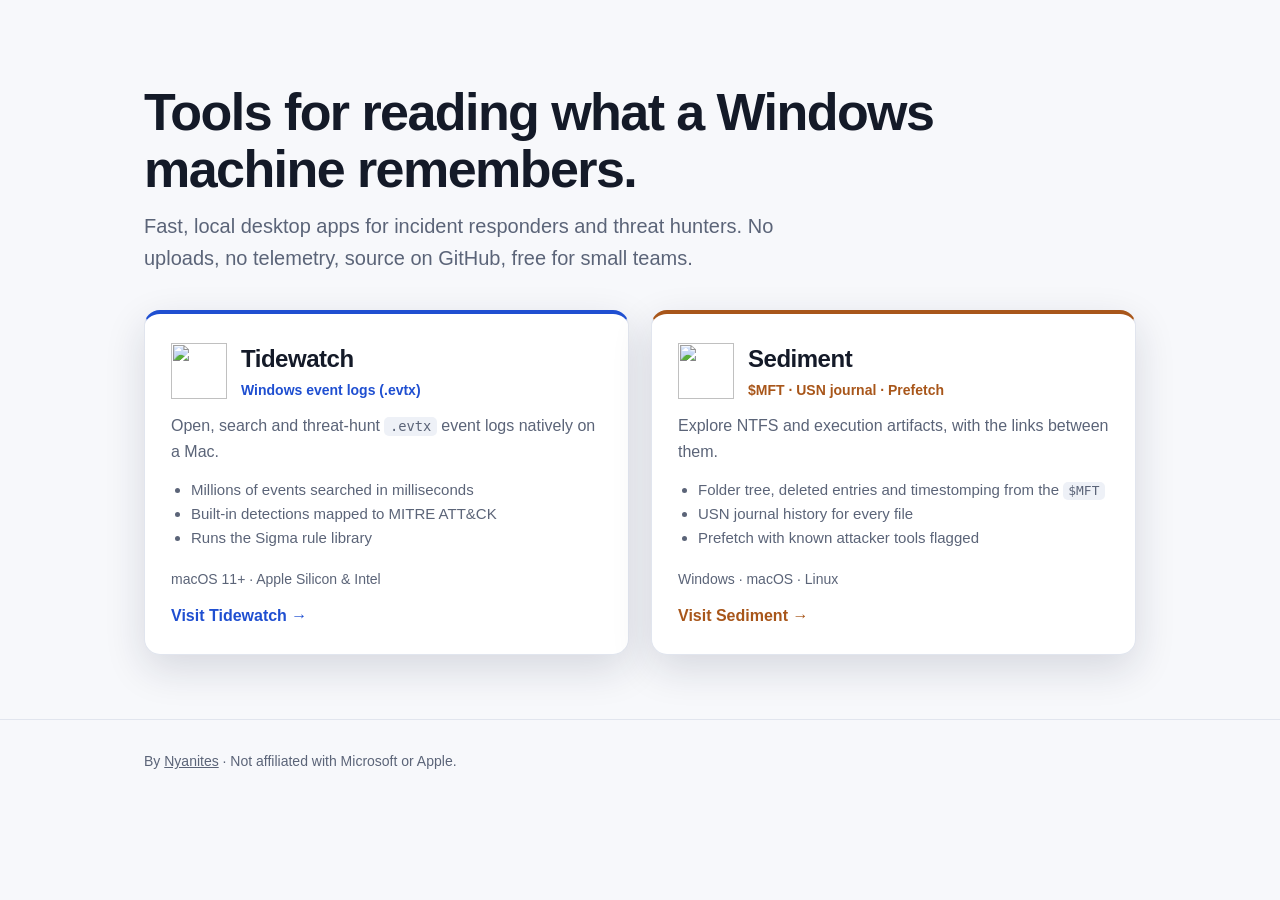
==== index.html @ 1c49da71 "Landing page for Nyanites tools (Tidewatch, Sediment) Co-Authored-By: Claude Opus 5.5 <noreply@anthr" ====
<!doctype html>
<html lang="en">
<head>
<meta charset="utf-8">
<meta name="viewport" content="width=device-width, initial-scale=1">
<title>Nyanites: DFIR Tools</title>
<meta name="description" content="Free desktop tools for incident responders and threat hunters: Tidewatch, a Windows event log viewer for Mac, and Sediment, a $MFT, USN journal and Prefetch explorer.">
<link rel="canonical" href="https://nyanites.github.io/">
<meta property="og:type" content="website">
<meta property="og:url" content="https://nyanites.github.io/">
<meta property="og:title" content="Nyanites: DFIR Tools">
<meta property="og:description" content="Tidewatch and Sediment: fast, local desktop tools for Windows forensics.">
<meta http-equiv="Content-Security-Policy" content="default-src 'self'; img-src 'self'; style-src 'self' 'unsafe-inline'; script-src 'none'; base-uri 'none'; form-action 'none'">
<meta name="referrer" content="strict-origin-when-cross-origin">
<link rel="icon" type="image/png" href="sediment/assets/favicon.png">
<style>
  :root {
    --bg: #f7f8fb; --surface: #ffffff; --text: #141a28; --muted: #5b6478; --border: #e1e5ee;
    --code-bg: #eef1f7; --shadow: 0 14px 40px rgba(20, 30, 60, 0.14);
    --tide: #1f4fd1; --sed: #a8561a;
  }
  @media (prefers-color-scheme: dark) {
    :root {
      --bg: #0d0f14; --surface: #161a22; --text: #e8ecf5; --muted: #9aa4b8; --border: #252c3a;
      --code-bg: #1c2230; --shadow: 0 18px 50px rgba(0, 0, 0, 0.5);
      --tide: #5b8cff; --sed: #e89a55;
    }
  }
  * { box-sizing: border-box; }
  body { margin: 0; background: var(--bg); color: var(--text); font: 16px/1.6 -apple-system, BlinkMacSystemFont, "Segoe UI", Inter, Roboto, sans-serif; -webkit-font-smoothing: antialiased; }
  a { color: inherit; }
  code { font: 0.86em ui-monospace, "Cascadia Code", "SF Mono", Menlo, monospace; background: var(--code-bg); padding: 0.1em 0.4em; border-radius: 5px; }
  .wrap { max-width: 1040px; margin: 0 auto; padding: 0 24px; }
  header { padding: 84px 0 36px; }
  h1 { font-size: clamp(34px, 5.5vw, 52px); letter-spacing: -0.03em; line-height: 1.1; margin: 0 0 12px; }
  .lead { color: var(--muted); font-size: clamp(17px, 2.2vw, 20px); max-width: 680px; margin: 0; }
  .tools { display: grid; grid-template-columns: repeat(auto-fit, minmax(300px, 1fr)); gap: 22px; padding-bottom: 64px; }
  .tool { display: flex; flex-direction: column; background: var(--surface); border: 1px solid var(--border); border-top: 4px solid var(--c); border-radius: 16px; padding: 26px; box-shadow: var(--shadow); text-decoration: none; transition: transform .15s ease; }
  .tool:hover { transform: translateY(-3px); }
  .tool.tide { --c: var(--tide); }
  .tool.sed { --c: var(--sed); }
  .tool .head { display: flex; align-items: center; gap: 14px; margin-bottom: 12px; }
  .tool img { width: 56px; height: 56px; }
  .tool h2 { margin: 0; font-size: 24px; letter-spacing: -0.02em; }
  .tool .kind { color: var(--c); font-weight: 600; font-size: 14px; }
  .tool p { color: var(--muted); margin: 0 0 14px; }
  .tool ul { margin: 0 0 18px; padding-left: 20px; color: var(--muted); font-size: 15px; }
  .tool .plat { margin-top: auto; font-size: 14px; color: var(--muted); }
  .tool .go { margin-top: 12px; font-weight: 600; color: var(--c); }
  footer { border-top: 1px solid var(--border); padding: 30px 0 44px; color: var(--muted); font-size: 14px; }
  footer a { color: var(--muted); }
  @media (max-width: 560px) { .wrap { padding: 0 16px; } header { padding-top: 56px; } }
</style>
</head>
<body>
<header>
  <div class="wrap">
    <h1>Tools for reading what a Windows machine remembers.</h1>
    <p class="lead">Fast, local desktop apps for incident responders and threat hunters. No uploads, no telemetry, source on GitHub, free for small teams.</p>
  </div>
</header>
<main>
  <div class="wrap tools">
    <a class="tool tide" href="tidewatch/">
      <div class="head">
        <img src="tidewatch/assets/icon.png" width="56" height="56" alt="">
        <div><h2>Tidewatch</h2><div class="kind">Windows event logs (.evtx)</div></div>
      </div>
      <p>Open, search and threat-hunt <code>.evtx</code> event logs natively on a Mac.</p>
      <ul>
        <li>Millions of events searched in milliseconds</li>
        <li>Built-in detections mapped to MITRE ATT&amp;CK</li>
        <li>Runs the Sigma rule library</li>
      </ul>
      <div class="plat">macOS 11+ · Apple Silicon &amp; Intel</div>
      <div class="go">Visit Tidewatch →</div>
    </a>
    <a class="tool sed" href="sediment/">
      <div class="head">
        <img src="sediment/assets/icon.png" width="56" height="56" alt="">
        <div><h2>Sediment</h2><div class="kind">$MFT · USN journal · Prefetch</div></div>
      </div>
      <p>Explore NTFS and execution artifacts, with the links between them.</p>
      <ul>
        <li>Folder tree, deleted entries and timestomping from the <code>$MFT</code></li>
        <li>USN journal history for every file</li>
        <li>Prefetch with known attacker tools flagged</li>
      </ul>
      <div class="plat">Windows · macOS · Linux</div>
      <div class="go">Visit Sediment →</div>
    </a>
  </div>
</main>
<footer>
  <div class="wrap">By <a href="https://github.com/Nyanites">Nyanites</a> · Not affiliated with Microsoft or Apple.</div>
</footer>
</body>
</html>
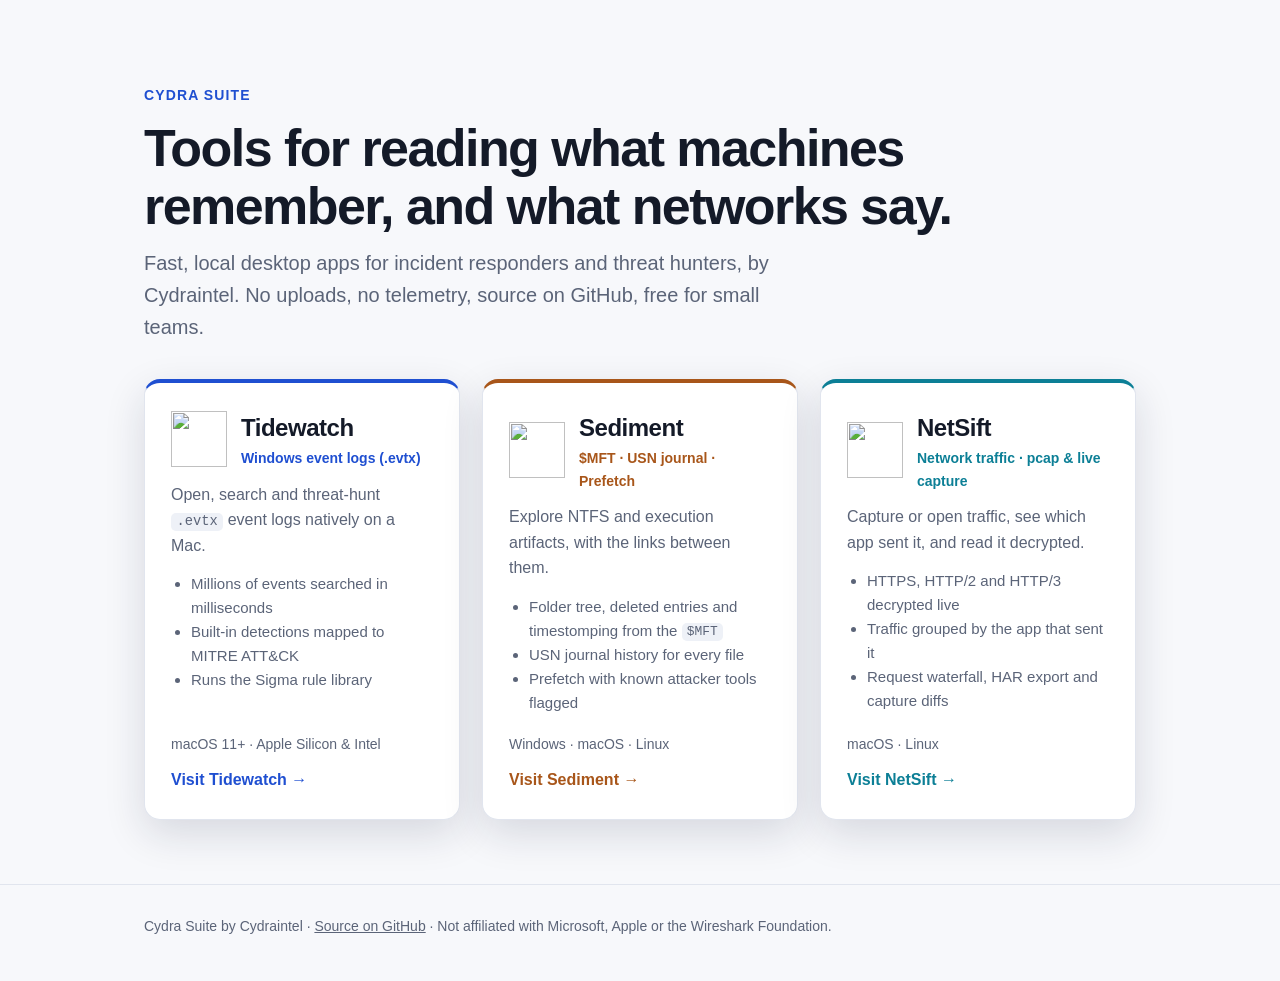
==== commit f03f7d76: "Cydra Suite: add NetSift and rename the landing page Co-Authored-By: Claude Opus 5.5 <noreply@anthro" ====
--- a/index.html
+++ b/index.html
@@ -3,13 +3,13 @@
 <head>
 <meta charset="utf-8">
 <meta name="viewport" content="width=device-width, initial-scale=1">
-<title>Nyanites: DFIR Tools</title>
-<meta name="description" content="Free desktop tools for incident responders and threat hunters: Tidewatch, a Windows event log viewer for Mac, and Sediment, a $MFT, USN journal and Prefetch explorer.">
+<title>Cydra Suite: DFIR and Network Forensics Tools</title>
+<meta name="description" content="The Cydra Suite by Cydraintel: free desktop tools for incident responders and threat hunters. Tidewatch, a Windows event log viewer for Mac; Sediment, a $MFT, USN journal and Prefetch explorer; and NetSift, a packet analyzer with HTTPS, HTTP/2 and HTTP/3 decryption.">
 <link rel="canonical" href="https://nyanites.github.io/">
 <meta property="og:type" content="website">
 <meta property="og:url" content="https://nyanites.github.io/">
-<meta property="og:title" content="Nyanites: DFIR Tools">
-<meta property="og:description" content="Tidewatch and Sediment: fast, local desktop tools for Windows forensics.">
+<meta property="og:title" content="Cydra Suite: DFIR and Network Forensics Tools">
+<meta property="og:description" content="Tidewatch, Sediment and NetSift: fast, local desktop tools for event logs, disk artifacts and network traffic.">
 <meta http-equiv="Content-Security-Policy" content="default-src 'self'; img-src 'self'; style-src 'self' 'unsafe-inline'; script-src 'none'; base-uri 'none'; form-action 'none'">
 <meta name="referrer" content="strict-origin-when-cross-origin">
 <link rel="icon" type="image/png" href="sediment/assets/favicon.png">
@@ -17,13 +17,13 @@
   :root {
     --bg: #f7f8fb; --surface: #ffffff; --text: #141a28; --muted: #5b6478; --border: #e1e5ee;
     --code-bg: #eef1f7; --shadow: 0 14px 40px rgba(20, 30, 60, 0.14);
-    --tide: #1f4fd1; --sed: #a8561a;
+    --tide: #1f4fd1; --sed: #a8561a; --net: #0c7f96;
   }
   @media (prefers-color-scheme: dark) {
     :root {
       --bg: #0d0f14; --surface: #161a22; --text: #e8ecf5; --muted: #9aa4b8; --border: #252c3a;
       --code-bg: #1c2230; --shadow: 0 18px 50px rgba(0, 0, 0, 0.5);
-      --tide: #5b8cff; --sed: #e89a55;
+      --tide: #5b8cff; --sed: #e89a55; --net: #4cc9f0;
     }
   }
   * { box-sizing: border-box; }
@@ -39,6 +39,8 @@
   .tool:hover { transform: translateY(-3px); }
   .tool.tide { --c: var(--tide); }
   .tool.sed { --c: var(--sed); }
+  .tool.net { --c: var(--net); }
+  .suite { color: var(--tide); font-weight: 700; letter-spacing: .08em; text-transform: uppercase; font-size: 14px; margin: 0 0 14px; }
   .tool .head { display: flex; align-items: center; gap: 14px; margin-bottom: 12px; }
   .tool img { width: 56px; height: 56px; }
   .tool h2 { margin: 0; font-size: 24px; letter-spacing: -0.02em; }
@@ -55,8 +57,9 @@
 <body>
 <header>
   <div class="wrap">
-    <h1>Tools for reading what a Windows machine remembers.</h1>
-    <p class="lead">Fast, local desktop apps for incident responders and threat hunters. No uploads, no telemetry, source on GitHub, free for small teams.</p>
+    <p class="suite">Cydra Suite</p>
+    <h1>Tools for reading what machines remember, and what networks say.</h1>
+    <p class="lead">Fast, local desktop apps for incident responders and threat hunters, by Cydraintel. No uploads, no telemetry, source on GitHub, free for small teams.</p>
   </div>
 </header>
 <main>
@@ -89,10 +92,24 @@
       <div class="plat">Windows · macOS · Linux</div>
       <div class="go">Visit Sediment →</div>
     </a>
+    <a class="tool net" href="netsift/">
+      <div class="head">
+        <img src="netsift/assets/icon.png" width="56" height="56" alt="">
+        <div><h2>NetSift</h2><div class="kind">Network traffic · pcap &amp; live capture</div></div>
+      </div>
+      <p>Capture or open traffic, see which app sent it, and read it decrypted.</p>
+      <ul>
+        <li>HTTPS, HTTP/2 and HTTP/3 decrypted live</li>
+        <li>Traffic grouped by the app that sent it</li>
+        <li>Request waterfall, HAR export and capture diffs</li>
+      </ul>
+      <div class="plat">macOS · Linux</div>
+      <div class="go">Visit NetSift →</div>
+    </a>
   </div>
 </main>
 <footer>
-  <div class="wrap">By <a href="https://github.com/Nyanites">Nyanites</a> · Not affiliated with Microsoft or Apple.</div>
+  <div class="wrap">Cydra Suite by Cydraintel · <a href="https://github.com/Nyanites">Source on GitHub</a> · Not affiliated with Microsoft, Apple or the Wireshark Foundation.</div>
 </footer>
 </body>
 </html>
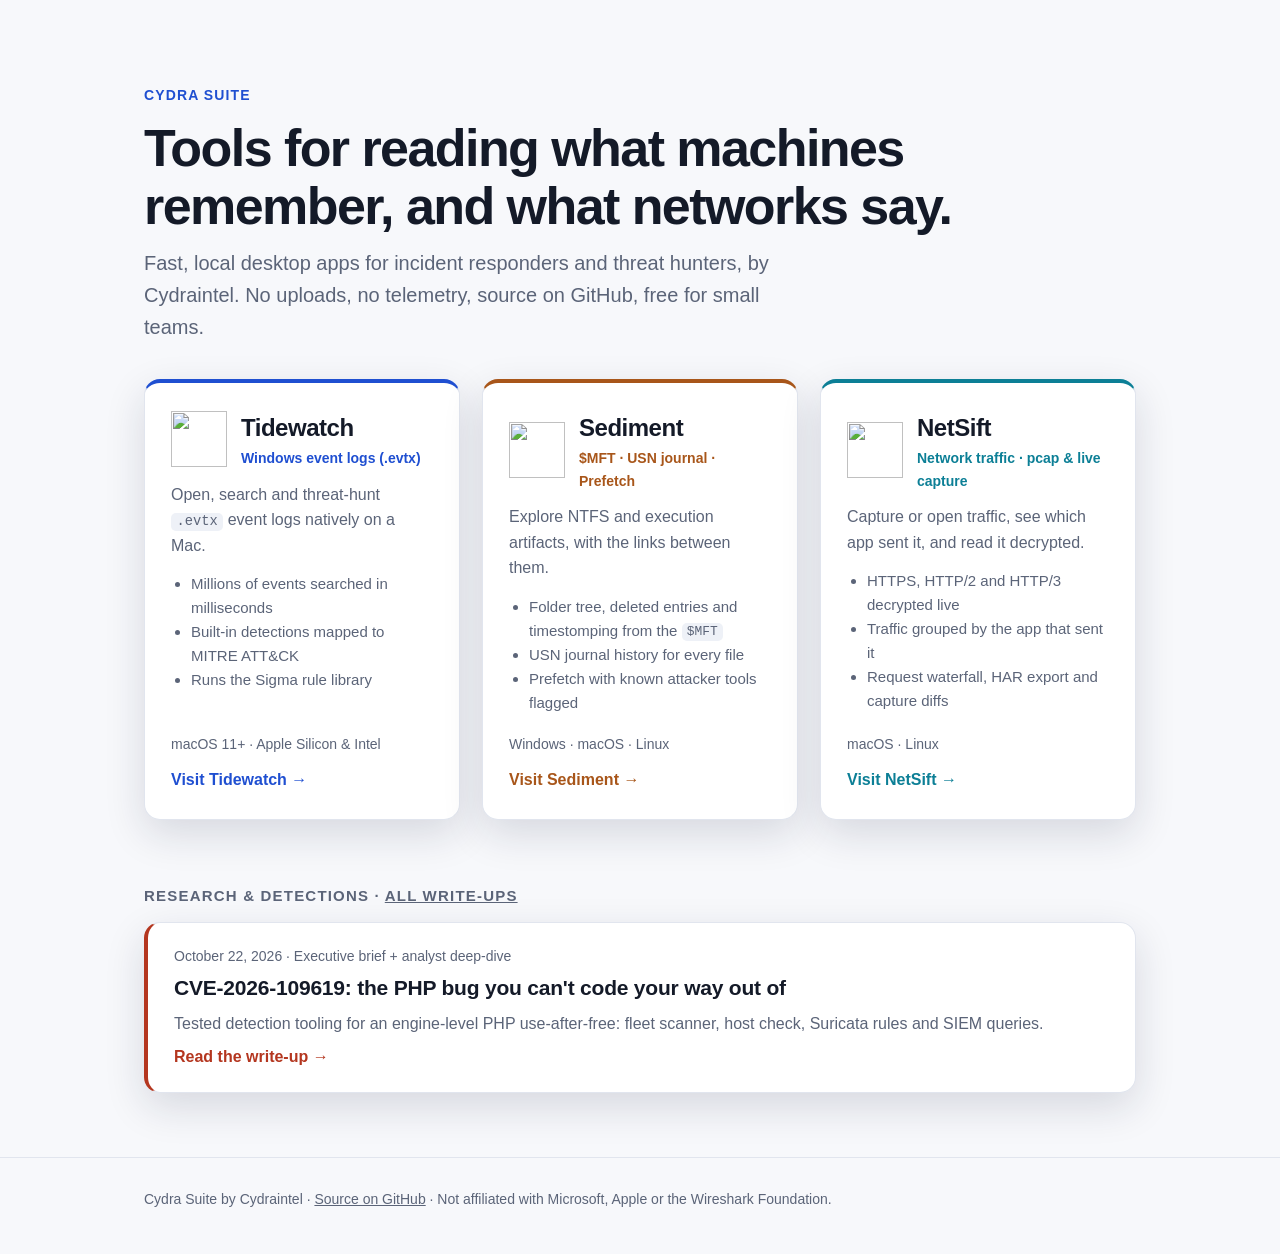
==== commit 4202988b: "Add Cydra Research: CVE-2026-109619 write-up Executive brief and analyst deep-dive for the PHP engin" ====
--- a/index.html
+++ b/index.html
@@ -17,13 +17,13 @@
   :root {
     --bg: #f7f8fb; --surface: #ffffff; --text: #141a28; --muted: #5b6478; --border: #e1e5ee;
     --code-bg: #eef1f7; --shadow: 0 14px 40px rgba(20, 30, 60, 0.14);
-    --tide: #1f4fd1; --sed: #a8561a; --net: #0c7f96;
+    --tide: #1f4fd1; --sed: #a8561a; --net: #0c7f96; --res: #b4361f;
   }
   @media (prefers-color-scheme: dark) {
     :root {
       --bg: #0d0f14; --surface: #161a22; --text: #e8ecf5; --muted: #9aa4b8; --border: #252c3a;
       --code-bg: #1c2230; --shadow: 0 18px 50px rgba(0, 0, 0, 0.5);
-      --tide: #5b8cff; --sed: #e89a55; --net: #4cc9f0;
+      --tide: #5b8cff; --sed: #e89a55; --net: #4cc9f0; --res: #ff8a6e;
     }
   }
   * { box-sizing: border-box; }
@@ -49,6 +49,14 @@
   .tool ul { margin: 0 0 18px; padding-left: 20px; color: var(--muted); font-size: 15px; }
   .tool .plat { margin-top: auto; font-size: 14px; color: var(--muted); }
   .tool .go { margin-top: 12px; font-weight: 600; color: var(--c); }
+  .research { padding-bottom: 64px; }
+  .research h2 { font-size: 15px; letter-spacing: .08em; text-transform: uppercase; color: var(--muted); margin: 0 0 14px; }
+  .post { display: block; background: var(--surface); border: 1px solid var(--border); border-left: 4px solid var(--res); border-radius: 16px; padding: 22px 26px; box-shadow: var(--shadow); text-decoration: none; transition: transform .15s ease; }
+  .post:hover { transform: translateY(-3px); }
+  .post .meta { color: var(--muted); font-size: 14px; }
+  .post h3 { margin: 4px 0 6px; font-size: 21px; letter-spacing: -0.01em; }
+  .post p { color: var(--muted); margin: 0 0 8px; }
+  .post .go { font-weight: 600; color: var(--res); }
   footer { border-top: 1px solid var(--border); padding: 30px 0 44px; color: var(--muted); font-size: 14px; }
   footer a { color: var(--muted); }
   @media (max-width: 560px) { .wrap { padding: 0 16px; } header { padding-top: 56px; } }
@@ -107,6 +115,15 @@
       <div class="go">Visit NetSift →</div>
     </a>
   </div>
+  <div class="wrap research">
+    <h2>Research &amp; detections · <a href="research/">all write-ups</a></h2>
+    <a class="post" href="research/php2shell/">
+      <div class="meta">October 22, 2026 · Executive brief + analyst deep-dive</div>
+      <h3>CVE-2026-109619: the PHP bug you can't code your way out of</h3>
+      <p>Tested detection tooling for an engine-level PHP use-after-free: fleet scanner, host check, Suricata rules and SIEM queries.</p>
+      <div class="go">Read the write-up →</div>
+    </a>
+  </div>
 </main>
 <footer>
   <div class="wrap">Cydra Suite by Cydraintel · <a href="https://github.com/Nyanites">Source on GitHub</a> · Not affiliated with Microsoft, Apple or the Wireshark Foundation.</div>
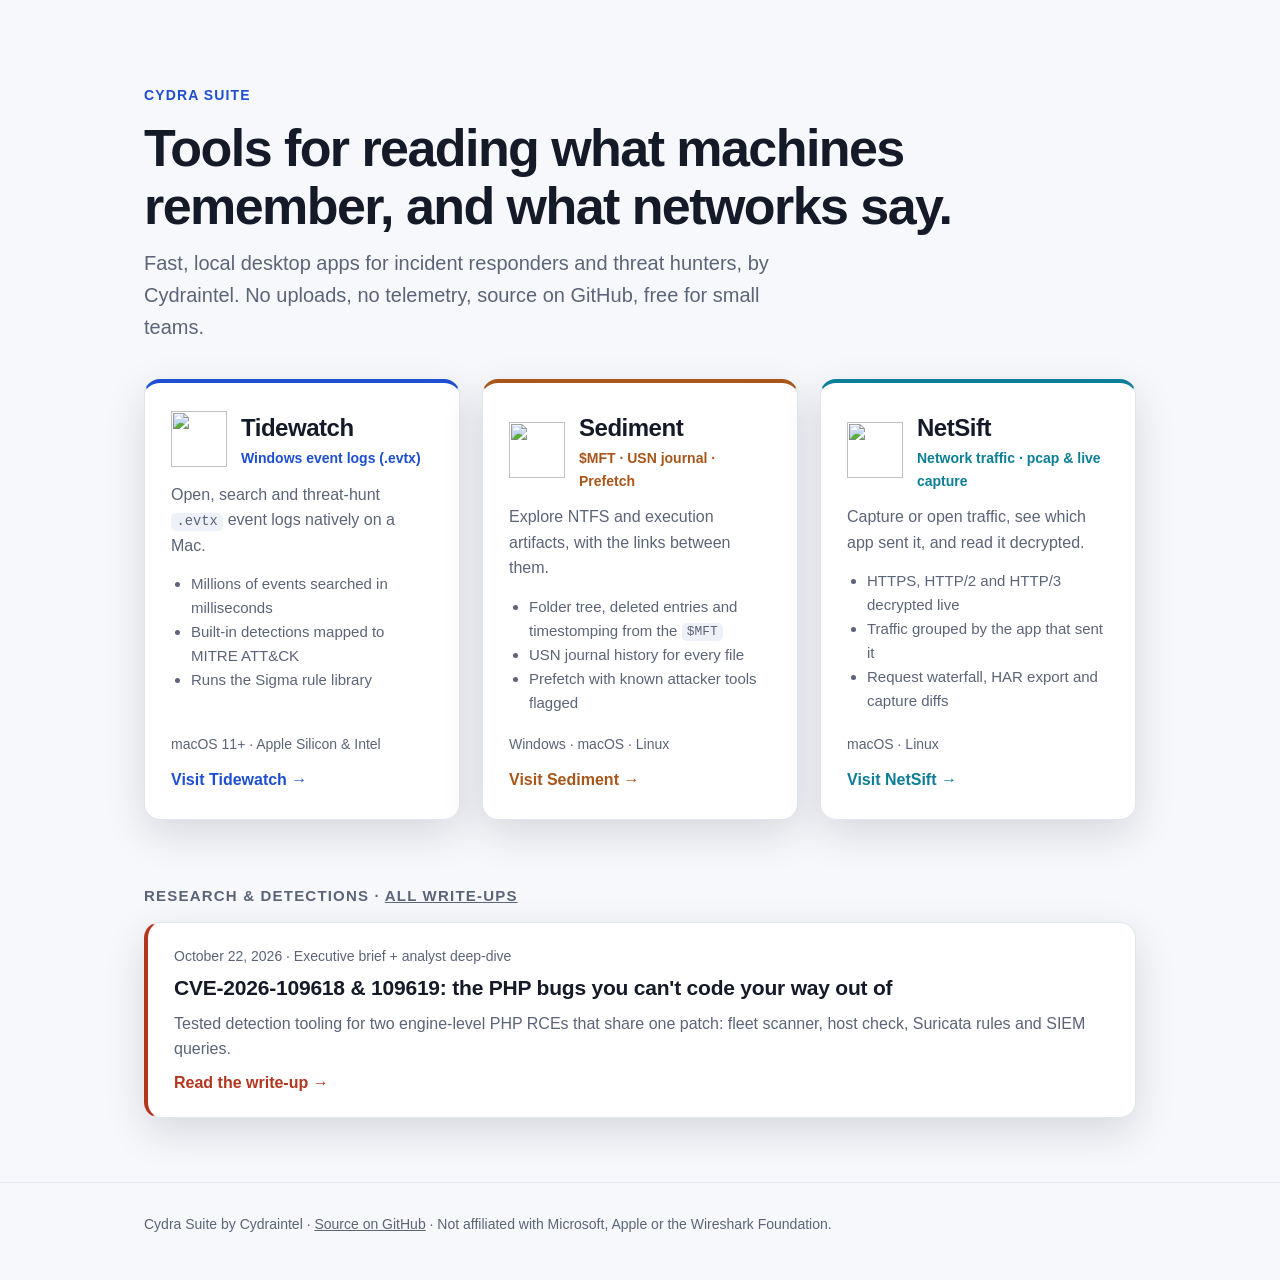
==== commit 76d6ae5a: "Cover CVE-2026-109618 alongside 109619 Both advisories describe distinct critical RCEs fixed by the " ====
--- a/index.html
+++ b/index.html
@@ -119,8 +119,8 @@
     <h2>Research &amp; detections · <a href="research/">all write-ups</a></h2>
     <a class="post" href="research/php2shell/">
       <div class="meta">October 22, 2026 · Executive brief + analyst deep-dive</div>
-      <h3>CVE-2026-109619: the PHP bug you can't code your way out of</h3>
-      <p>Tested detection tooling for an engine-level PHP use-after-free: fleet scanner, host check, Suricata rules and SIEM queries.</p>
+      <h3>CVE-2026-109618 &amp; 109619: the PHP bugs you can't code your way out of</h3>
+      <p>Tested detection tooling for two engine-level PHP RCEs that share one patch: fleet scanner, host check, Suricata rules and SIEM queries.</p>
       <div class="go">Read the write-up →</div>
     </a>
   </div>
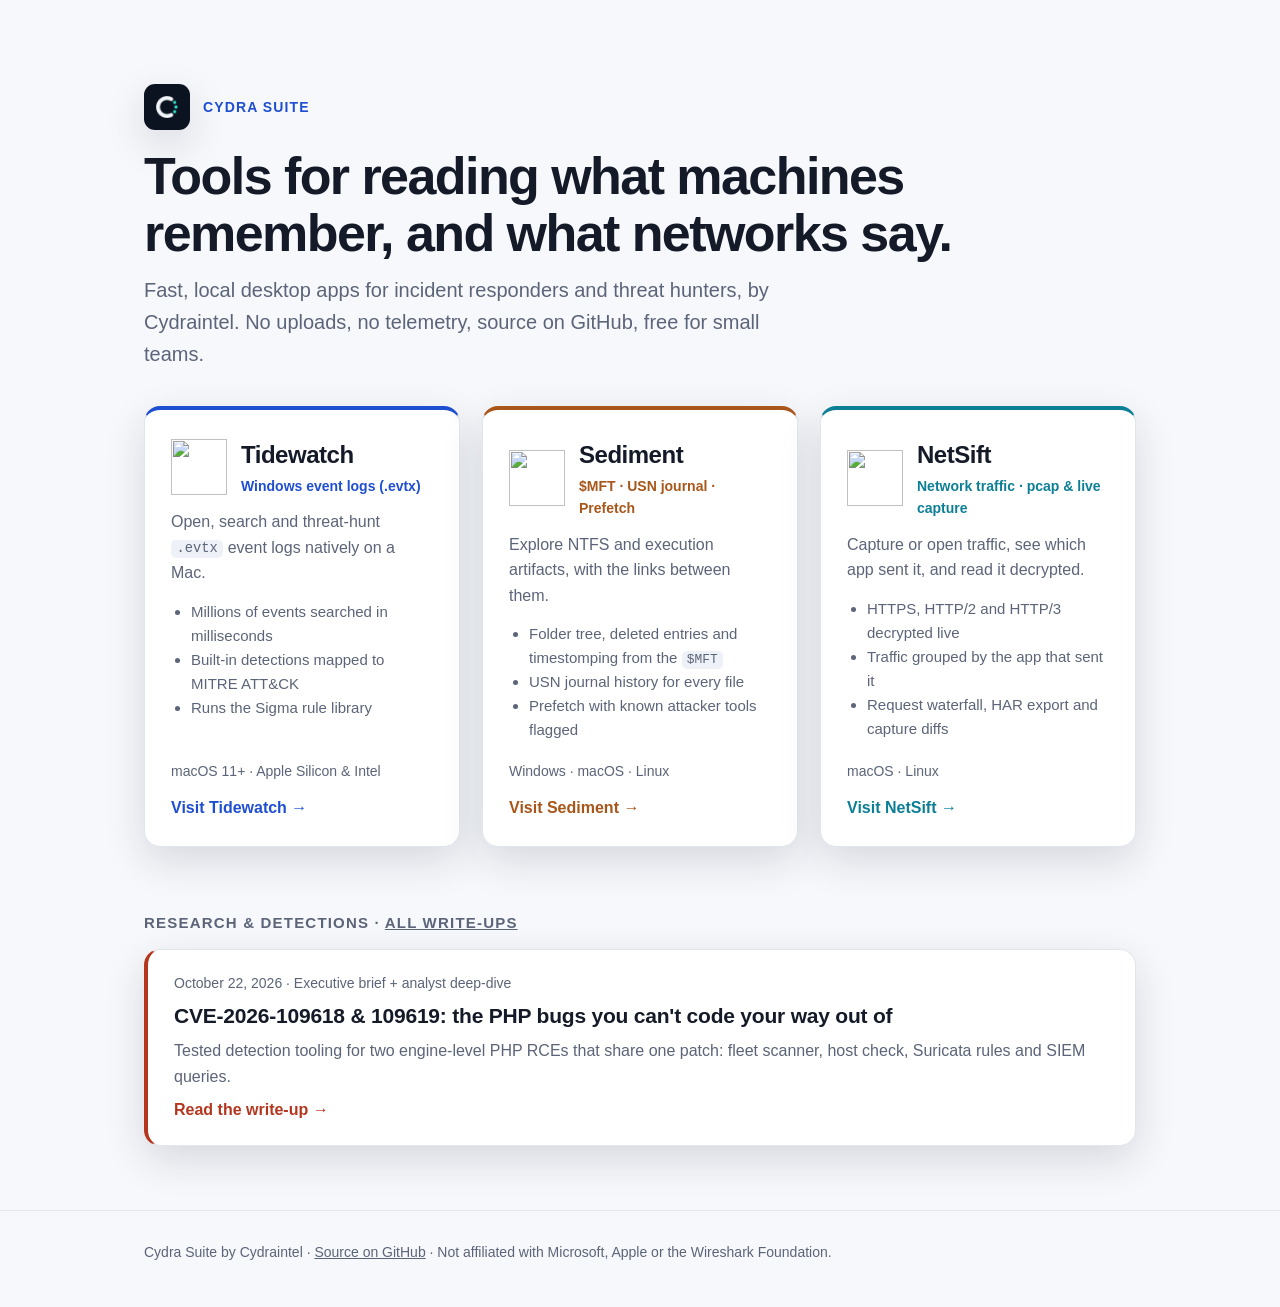
==== commit 2c04268c: "Add Cydra logo: header lockup, favicon and share image - Logo tile in the hub header beside the Cydr" ====
--- a/index.html
+++ b/index.html
@@ -10,9 +10,14 @@
 <meta property="og:url" content="https://nyanites.github.io/">
 <meta property="og:title" content="Cydra Suite: DFIR and Network Forensics Tools">
 <meta property="og:description" content="Tidewatch, Sediment and NetSift: fast, local desktop tools for event logs, disk artifacts and network traffic.">
+<meta property="og:image" content="https://nyanites.github.io/assets/og.png">
+<meta property="og:image:width" content="1200">
+<meta property="og:image:height" content="630">
+<meta name="twitter:card" content="summary_large_image">
 <meta http-equiv="Content-Security-Policy" content="default-src 'self'; img-src 'self'; style-src 'self' 'unsafe-inline'; script-src 'none'; base-uri 'none'; form-action 'none'">
 <meta name="referrer" content="strict-origin-when-cross-origin">
-<link rel="icon" type="image/png" href="sediment/assets/favicon.png">
+<link rel="icon" type="image/png" href="assets/favicon.png">
+<link rel="apple-touch-icon" href="assets/apple-touch-icon.png">
 <style>
   :root {
     --bg: #f7f8fb; --surface: #ffffff; --text: #141a28; --muted: #5b6478; --border: #e1e5ee;
@@ -40,6 +45,9 @@
   .tool.tide { --c: var(--tide); }
   .tool.sed { --c: var(--sed); }
   .tool.net { --c: var(--net); }
+  .brand { display: flex; align-items: center; gap: 13px; margin: 0 0 18px; }
+  .brand img { width: 46px; height: 46px; border-radius: 11px; display: block; box-shadow: var(--shadow); }
+  .brand .suite { margin: 0; }
   .suite { color: var(--tide); font-weight: 700; letter-spacing: .08em; text-transform: uppercase; font-size: 14px; margin: 0 0 14px; }
   .tool .head { display: flex; align-items: center; gap: 14px; margin-bottom: 12px; }
   .tool img { width: 56px; height: 56px; }
@@ -65,7 +73,7 @@
 <body>
 <header>
   <div class="wrap">
-    <p class="suite">Cydra Suite</p>
+    <div class="brand"><img src="assets/cydra-logo.png" width="46" height="46" alt="Cydra logo"><p class="suite">Cydra Suite</p></div>
     <h1>Tools for reading what machines remember, and what networks say.</h1>
     <p class="lead">Fast, local desktop apps for incident responders and threat hunters, by Cydraintel. No uploads, no telemetry, source on GitHub, free for small teams.</p>
   </div>
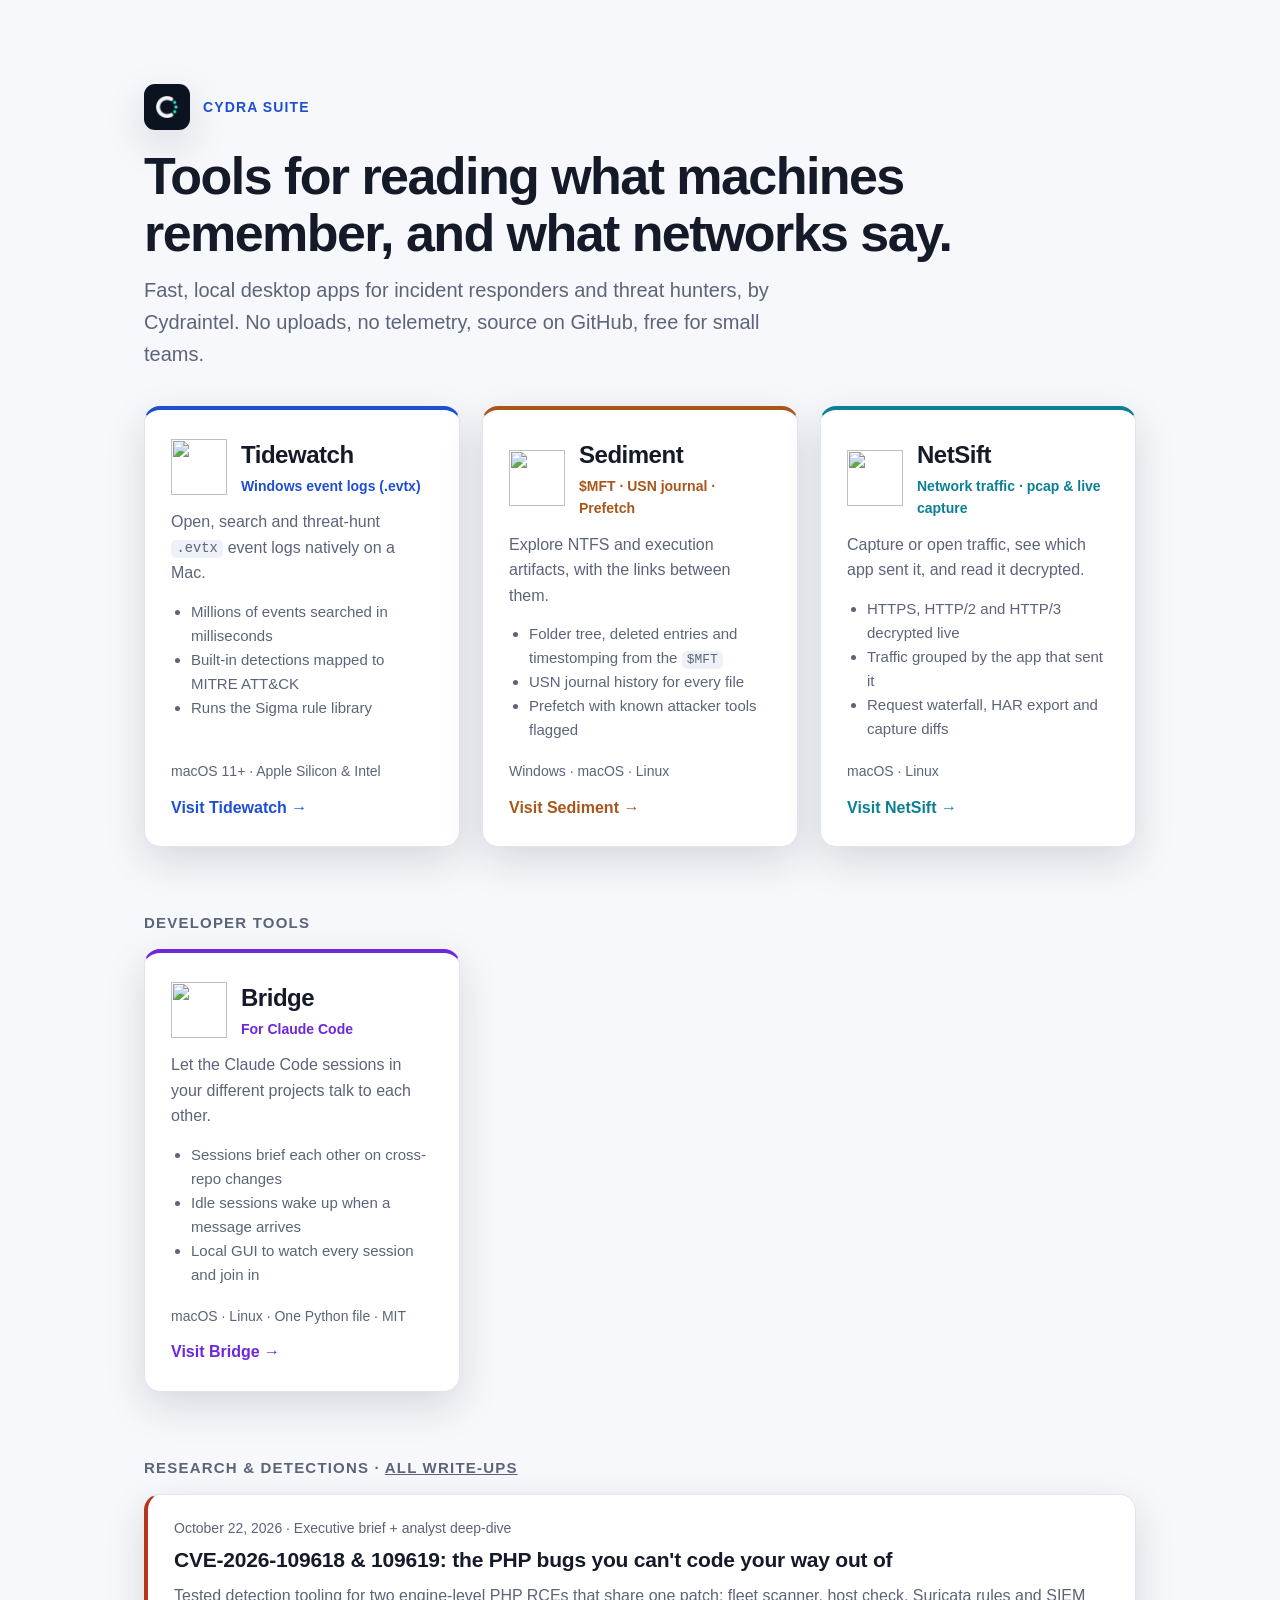
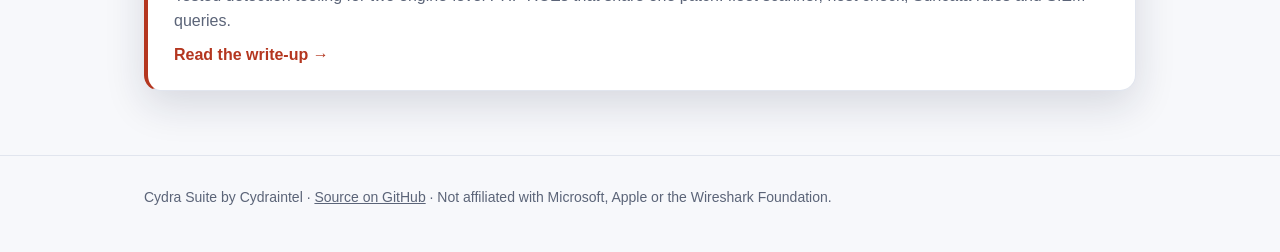
==== commit 44bf88e7: "Add Bridge under a new Developer tools section Co-Authored-By: Claude Opus 5.5 <noreply@anthropic.co" ====
--- a/index.html
+++ b/index.html
@@ -22,13 +22,13 @@
   :root {
     --bg: #f7f8fb; --surface: #ffffff; --text: #141a28; --muted: #5b6478; --border: #e1e5ee;
     --code-bg: #eef1f7; --shadow: 0 14px 40px rgba(20, 30, 60, 0.14);
-    --tide: #1f4fd1; --sed: #a8561a; --net: #0c7f96; --res: #b4361f;
+    --tide: #1f4fd1; --sed: #a8561a; --net: #0c7f96; --res: #b4361f; --bridge: #6d28d9;
   }
   @media (prefers-color-scheme: dark) {
     :root {
       --bg: #0d0f14; --surface: #161a22; --text: #e8ecf5; --muted: #9aa4b8; --border: #252c3a;
       --code-bg: #1c2230; --shadow: 0 18px 50px rgba(0, 0, 0, 0.5);
-      --tide: #5b8cff; --sed: #e89a55; --net: #4cc9f0; --res: #ff8a6e;
+      --tide: #5b8cff; --sed: #e89a55; --net: #4cc9f0; --res: #ff8a6e; --bridge: #a78bfa;
     }
   }
   * { box-sizing: border-box; }
@@ -45,6 +45,9 @@
   .tool.tide { --c: var(--tide); }
   .tool.sed { --c: var(--sed); }
   .tool.net { --c: var(--net); }
+  .tool.bridge { --c: var(--bridge); }
+  .devtools .tools { grid-template-columns: repeat(auto-fill, minmax(300px, 1fr)); }
+  .devtools > h2 { font-size: 15px; letter-spacing: .08em; text-transform: uppercase; color: var(--muted); margin: 0 0 14px; }
   .brand { display: flex; align-items: center; gap: 13px; margin: 0 0 18px; }
   .brand img { width: 46px; height: 46px; border-radius: 11px; display: block; box-shadow: var(--shadow); }
   .brand .suite { margin: 0; }
@@ -123,6 +126,25 @@
       <div class="go">Visit NetSift →</div>
     </a>
   </div>
+  <div class="wrap devtools">
+    <h2>Developer tools</h2>
+    <div class="tools">
+      <a class="tool bridge" href="bridge/">
+        <div class="head">
+          <img src="bridge/assets/icon.svg" width="56" height="56" alt="">
+          <div><h2>Bridge</h2><div class="kind">For Claude Code</div></div>
+        </div>
+        <p>Let the Claude Code sessions in your different projects talk to each other.</p>
+        <ul>
+          <li>Sessions brief each other on cross-repo changes</li>
+          <li>Idle sessions wake up when a message arrives</li>
+          <li>Local GUI to watch every session and join in</li>
+        </ul>
+        <div class="plat">macOS · Linux · One Python file · MIT</div>
+        <div class="go">Visit Bridge →</div>
+      </a>
+    </div>
+  </div>
   <div class="wrap research">
     <h2>Research &amp; detections · <a href="research/">all write-ups</a></h2>
     <a class="post" href="research/php2shell/">
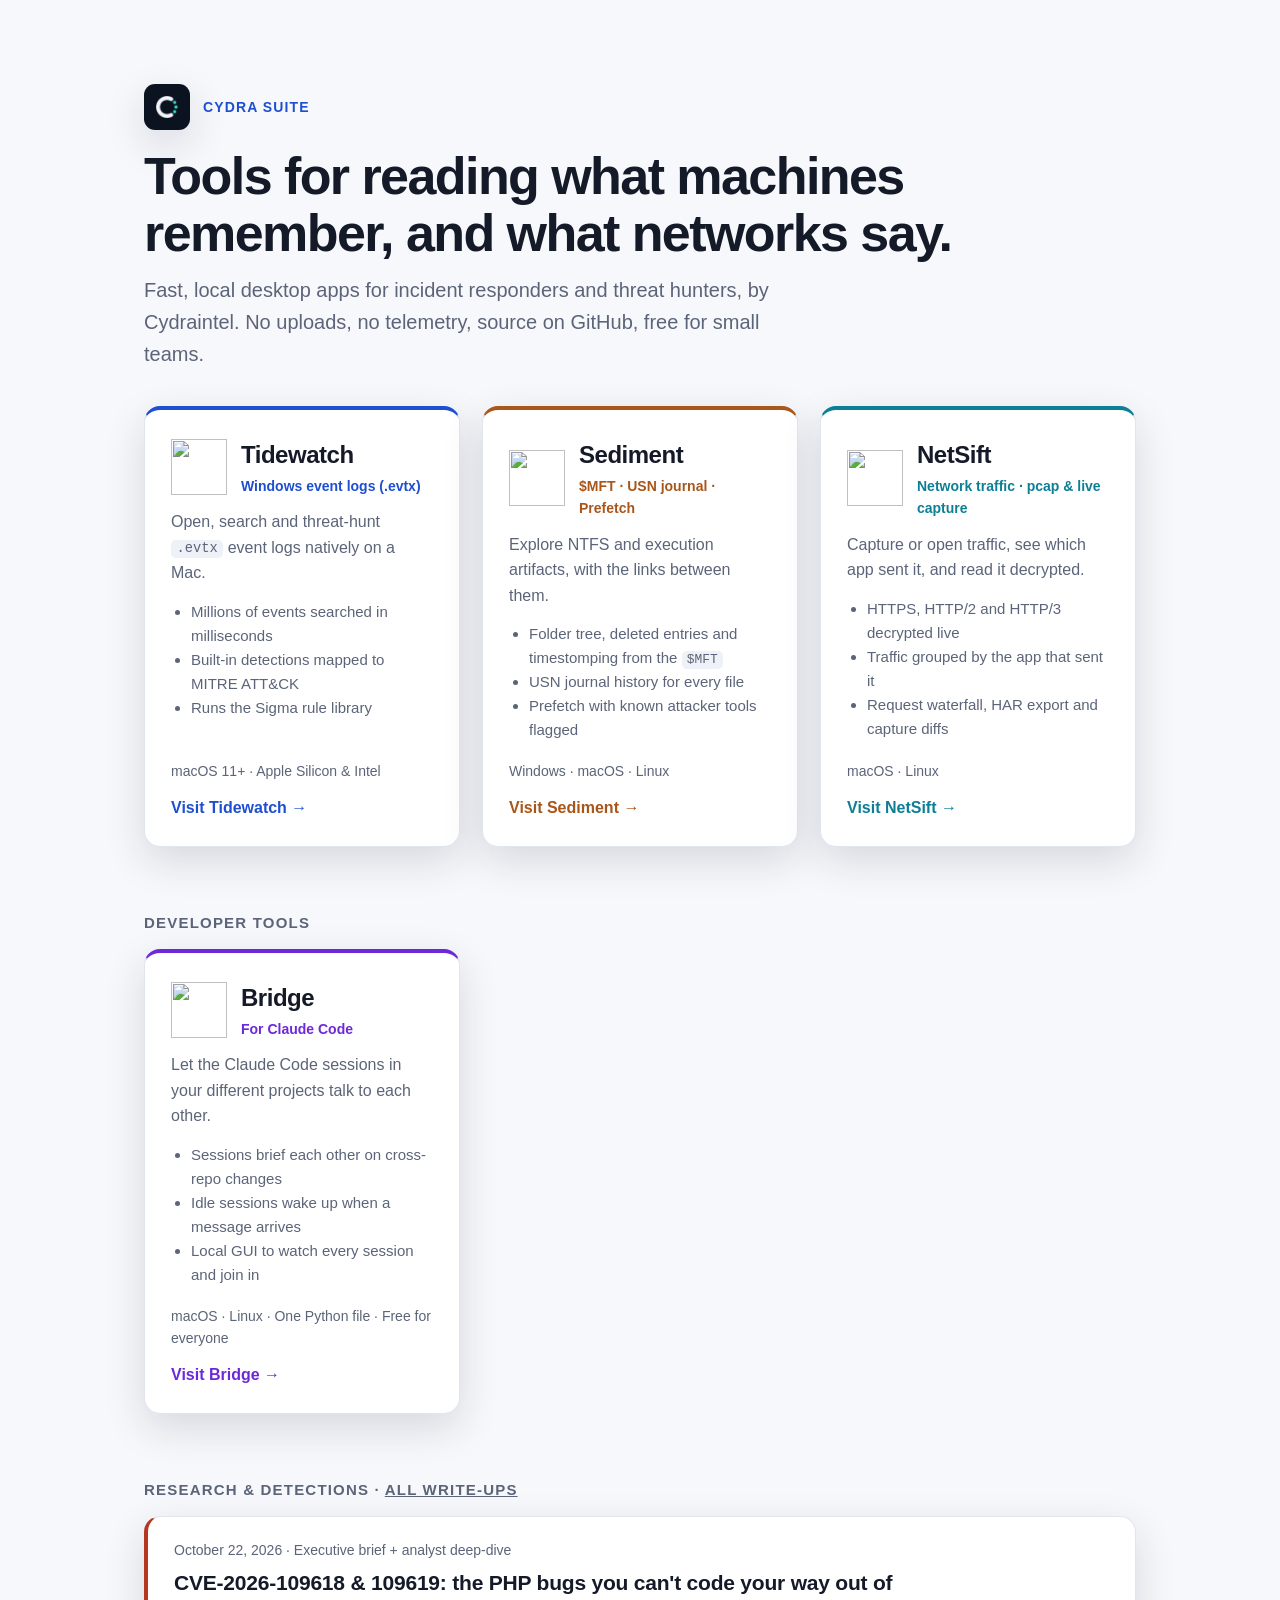
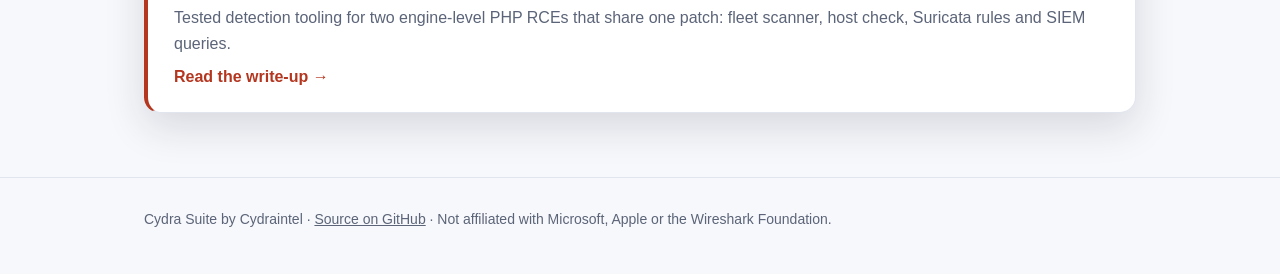
==== commit ebe87be0: "Bridge card: free for everyone Co-Authored-By: Claude Opus 5.5 <noreply@anthropic.com>" ====
--- a/index.html
+++ b/index.html
@@ -140,7 +140,7 @@
           <li>Idle sessions wake up when a message arrives</li>
           <li>Local GUI to watch every session and join in</li>
         </ul>
-        <div class="plat">macOS · Linux · One Python file · MIT</div>
+        <div class="plat">macOS · Linux · One Python file · Free for everyone</div>
         <div class="go">Visit Bridge →</div>
       </a>
     </div>
